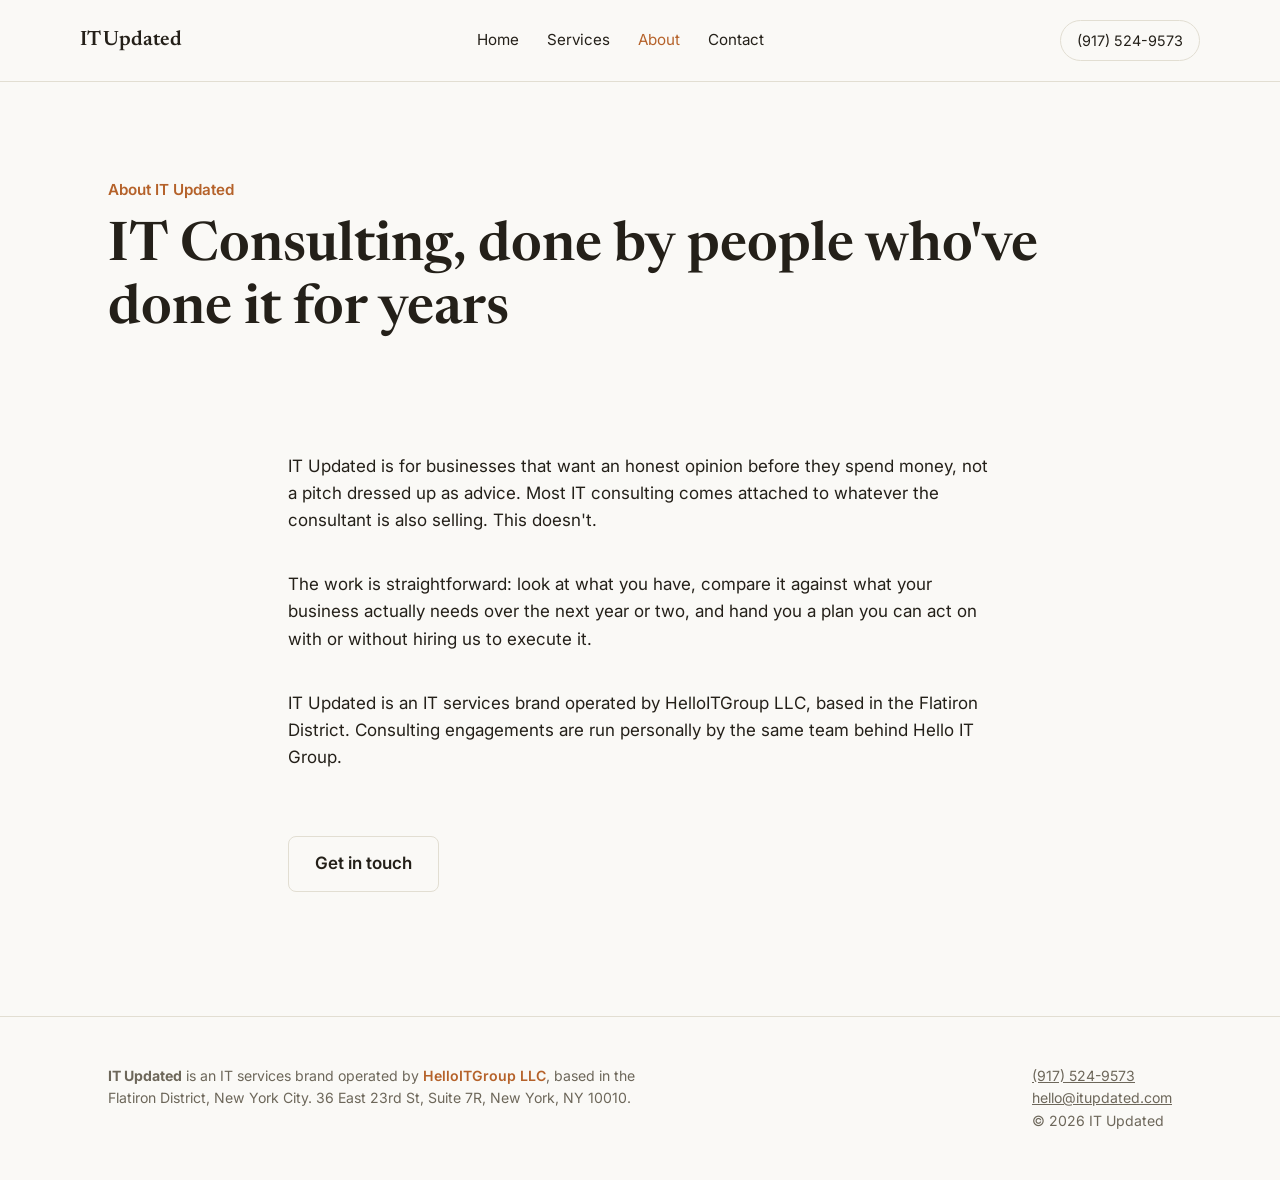
==== about.html @ b556d801 "Add files via upload" ====
<!DOCTYPE html>
<html lang="en">
<head>
<meta charset="UTF-8">
<meta name="viewport" content="width=device-width, initial-scale=1.0">
<title>About | IT Updated</title>
<meta name="description" content="IT Updated offers independent IT consulting and technology planning for small businesses in New York City, with straight answers instead of a sales pitch.">
<meta name="geo.placename" content="New York City">
<meta name="geo.region" content="US-NY">
<link rel="preconnect" href="https://fonts.googleapis.com">
<link rel="stylesheet" href="https://fonts.googleapis.com/css2?family=Newsreader:opsz,wght@6..72,500;6..72,600&family=Inter:wght@400;500;600&display=swap">
<link rel="stylesheet" href="style.css">
</head>
<body>
<header class="site">
  <div class="wrap nav-row">
    <a class="brandmark" href="index.html">IT Updated</a>
    <nav class="links">
      <a class="" href="index.html">Home</a>
      <a class="" href="services.html">Services</a>
      <a class="current" href="about.html">About</a>
      <a class="" href="contact.html">Contact</a>
    </nav>
    <a class="phone-pill" href="tel:+19175249573">(917) 524-9573</a>
  </div>
</header>

<section class="hero" style="padding-bottom:0;">
  <div class="wrap">
    <div class="kicker">About IT Updated</div>
    <h1>IT Consulting, done by people who've done it for years</h1>
  </div>
</section>
<section>
  <div class="wrap about-grid"><p>IT Updated is for businesses that want an honest opinion before they spend money, not a pitch dressed up as advice. Most IT consulting comes attached to whatever the consultant is also selling. This doesn't.</p><p>The work is straightforward: look at what you have, compare it against what your business actually needs over the next year or two, and hand you a plan you can act on with or without hiring us to execute it.</p><p>IT Updated is an IT services brand operated by HelloITGroup LLC, based in the Flatiron District. Consulting engagements are run personally by the same team behind Hello IT Group.</p>
    <div class="btn-row"><a class="btn outline" href="contact.html">Get in touch</a></div>
  </div>
</section>
<footer class="site">
  <div class="wrap footer-grid">
    <div class="footer-note">
      <strong>IT Updated</strong> is an IT services brand operated by
      <a class="parent-link" href="https://helloitgroup.com">HelloITGroup LLC</a>,
      based in the Flatiron District, New York City. 36 East 23rd St, Suite 7R, New York, NY 10010.
    </div>
    <div class="footer-note">
      <a href="tel:+19175249573">(917) 524-9573</a><br>
      <a href="mailto:hello@itupdated.com">hello@itupdated.com</a><br>
      &copy; 2026 IT Updated
    </div>
  </div>
</footer>
<script type="application/ld+json">
{
  "@context": "https://schema.org",
  "@type": "ProfessionalService",
  "name": "IT Updated",
  "url": "https://itupdated.com/",
  "telephone": "+19175249573",
  "email": "hello@itupdated.com",
  "areaServed": "New York City",
  "address": {
    "@type": "PostalAddress",
    "streetAddress": "36 East 23rd St, Suite 7R",
    "addressLocality": "New York",
    "addressRegion": "NY",
    "postalCode": "10010",
    "addressCountry": "US"
  },
  "parentOrganization": {
    "@type": "Organization",
    "name": "HelloITGroup LLC",
    "url": "https://helloitgroup.com"
  },
  "description": "IT Updated offers independent IT consulting and technology planning for small businesses in New York City, with straight answers instead of a sales pitch."
}
</script>
</body>
</html>
---- style.css ----
:root {
  --bg: #FAF9F6;
  --alt: #EFEDE6;
  --text: #242019;
  --muted: #6D675A;
  --accent: #B5622A;
  --accent2: #2B3A42;
  --line: #E2DED2;
  --display-font: 'Newsreader', serif;
  --body-font: 'Inter', sans-serif;
}
* { box-sizing: border-box; }
html { scroll-behavior: smooth; }
body {
  margin: 0;
  background: var(--bg);
  color: var(--text);
  font-family: var(--body-font);
  font-size: 17px;
  line-height: 1.6;
  -webkit-font-smoothing: antialiased;
}
a { color: inherit; }
img { max-width: 100%; display: block; }
.wrap { max-width: 1120px; margin: 0 auto; padding: 0 28px; }
.narrow { max-width: 700px; }

header.site {
  border-bottom: 1px solid var(--line);
  position: sticky; top: 0; z-index: 20;
  background: var(--bg);
}
.nav-row {
  display: flex; align-items: center; justify-content: space-between;
  padding: 20px 0;
}
.brandmark {
  font-family: var(--display-font);
  font-weight: 600;
  font-size: 1.3rem;
  letter-spacing: -0.01em;
  text-decoration: none;
}
nav.links { display: flex; gap: 28px; align-items: center; }
nav.links a { text-decoration: none; font-size: 0.95rem; color: var(--text); }
nav.links a.current { color: var(--accent); }
.phone-pill {
  border: 1px solid var(--line);
  border-radius: 999px;
  padding: 8px 16px;
  font-size: 0.9rem;
  text-decoration: none;
  white-space: nowrap;
}
.mobile-toggle { display: none; }

section { padding: 84px 0; }
section.alt { background: var(--alt); }
h1, h2, h3 { font-family: var(--display-font); line-height: 1.15; margin: 0 0 0.5em 0; font-weight: 600; }
h1 { font-size: clamp(2.1rem, 4.4vw, 3.4rem); }
h2 { font-size: clamp(1.6rem, 2.8vw, 2.1rem); }
p { margin: 0 0 1em 0; }
.muted { color: var(--muted); }
.kicker { color: var(--accent); font-weight: 600; font-size: 0.95rem; margin-bottom: 14px; }

.btn {
  display: inline-block;
  background: var(--accent);
  color: var(--bg);
  padding: 13px 26px;
  border-radius: 8px;
  text-decoration: none;
  font-weight: 600;
  border: 1px solid var(--accent);
}
.btn.outline {
  background: transparent;
  color: var(--text);
  border: 1px solid var(--line);
}
.btn-row { display: flex; gap: 14px; flex-wrap: wrap; align-items: center; margin-top: 28px; }

.hero { padding: 96px 0 72px 0; }
.hero-grid { display: grid; grid-template-columns: 1.2fr 0.8fr; gap: 56px; align-items: center; }
.hero-centered { text-align: center; max-width: 780px; margin: 0 auto; }

.orbit-graphic { position: relative; height: 320px; }
.orbit-graphic svg { width: 100%; height: 100%; }

.stat-box {
  border: 1px solid var(--line);
  border-radius: 12px;
  padding: 22px 26px;
  display: inline-block;
  margin-top: 8px;
}
.stat-box .val { font-family: var(--display-font); font-size: 1.9rem; font-weight: 600; color: var(--accent); }
.stat-box .lbl { color: var(--muted); font-size: 0.9rem; margin-top: 2px; }

.svc-grid { display: grid; grid-template-columns: repeat(3, 1fr); gap: 28px; margin-top: 48px; }
.svc-card {
  padding: 26px;
  border: 1px solid var(--line);
  border-radius: 10px;
  background: var(--bg);
}
.svc-card h3 { font-size: 1.1rem; margin-bottom: 10px; }
.svc-card p { color: var(--muted); font-size: 0.97rem; margin: 0; }

.svc-list-full { margin-top: 44px; display: flex; flex-direction: column; }
.svc-list-full .row {
  display: grid; grid-template-columns: 260px 1fr;
  gap: 32px; padding: 32px 0; border-top: 1px solid var(--line);
}
.svc-list-full .row:last-child { border-bottom: 1px solid var(--line); }
.svc-list-full h3 { font-size: 1.25rem; margin: 0; }
.svc-list-full p { color: var(--muted); margin: 0; }

.timeline { display: grid; grid-template-columns: repeat(4, 1fr); gap: 24px; margin-top: 48px; }
.timeline .step { border-top: 3px solid var(--accent); padding-top: 18px; }
.timeline .step .n { color: var(--muted); font-size: 0.85rem; }

.readout-box {
  background: var(--alt);
  border: 1px solid var(--line);
  border-radius: 12px;
  padding: 28px 30px;
  font-family: var(--display-font);
}
.readout-box .line { display: flex; justify-content: space-between; padding: 10px 0; border-bottom: 1px dashed var(--line); font-size: 0.95rem; }
.readout-box .line:last-child { border-bottom: none; }
.readout-box .ok { color: var(--accent); }

.asym-grid { display: grid; grid-template-columns: 0.9fr 1.1fr; gap: 56px; align-items: start; }
.asym-block { background: var(--alt); border-radius: 14px; padding: 36px; }

.about-grid { display: grid; grid-template-columns: 1fr; gap: 20px; max-width: 760px; }

.contact-grid { display: grid; grid-template-columns: 1fr 1fr; gap: 56px; margin-top: 40px; }
.field { margin-bottom: 18px; }
.field label { display: block; font-size: 0.9rem; margin-bottom: 6px; color: var(--muted); }
.field input, .field textarea {
  width: 100%; padding: 12px 14px; border: 1px solid var(--line); border-radius: 8px;
  font-family: var(--body-font); font-size: 1rem; background: var(--bg); color: var(--text);
}
.info-block { border: 1px solid var(--line); border-radius: 12px; padding: 26px; margin-bottom: 18px; }
.info-block h3 { font-size: 1rem; margin-bottom: 8px; }

footer.site { border-top: 1px solid var(--line); padding: 48px 0; margin-top: 40px; }
.footer-grid { display: flex; justify-content: space-between; flex-wrap: wrap; gap: 24px; }
.footer-note { color: var(--muted); font-size: 0.88rem; max-width: 560px; }
.parent-link { color: var(--accent); text-decoration: none; font-weight: 600; }

@media (max-width: 860px) {
  .hero-grid, .asym-grid, .contact-grid { grid-template-columns: 1fr; }
  .svc-grid { grid-template-columns: 1fr; }
  .timeline { grid-template-columns: 1fr 1fr; }
  nav.links { display: none; }
  .svc-list-full .row { grid-template-columns: 1fr; gap: 10px; }
}
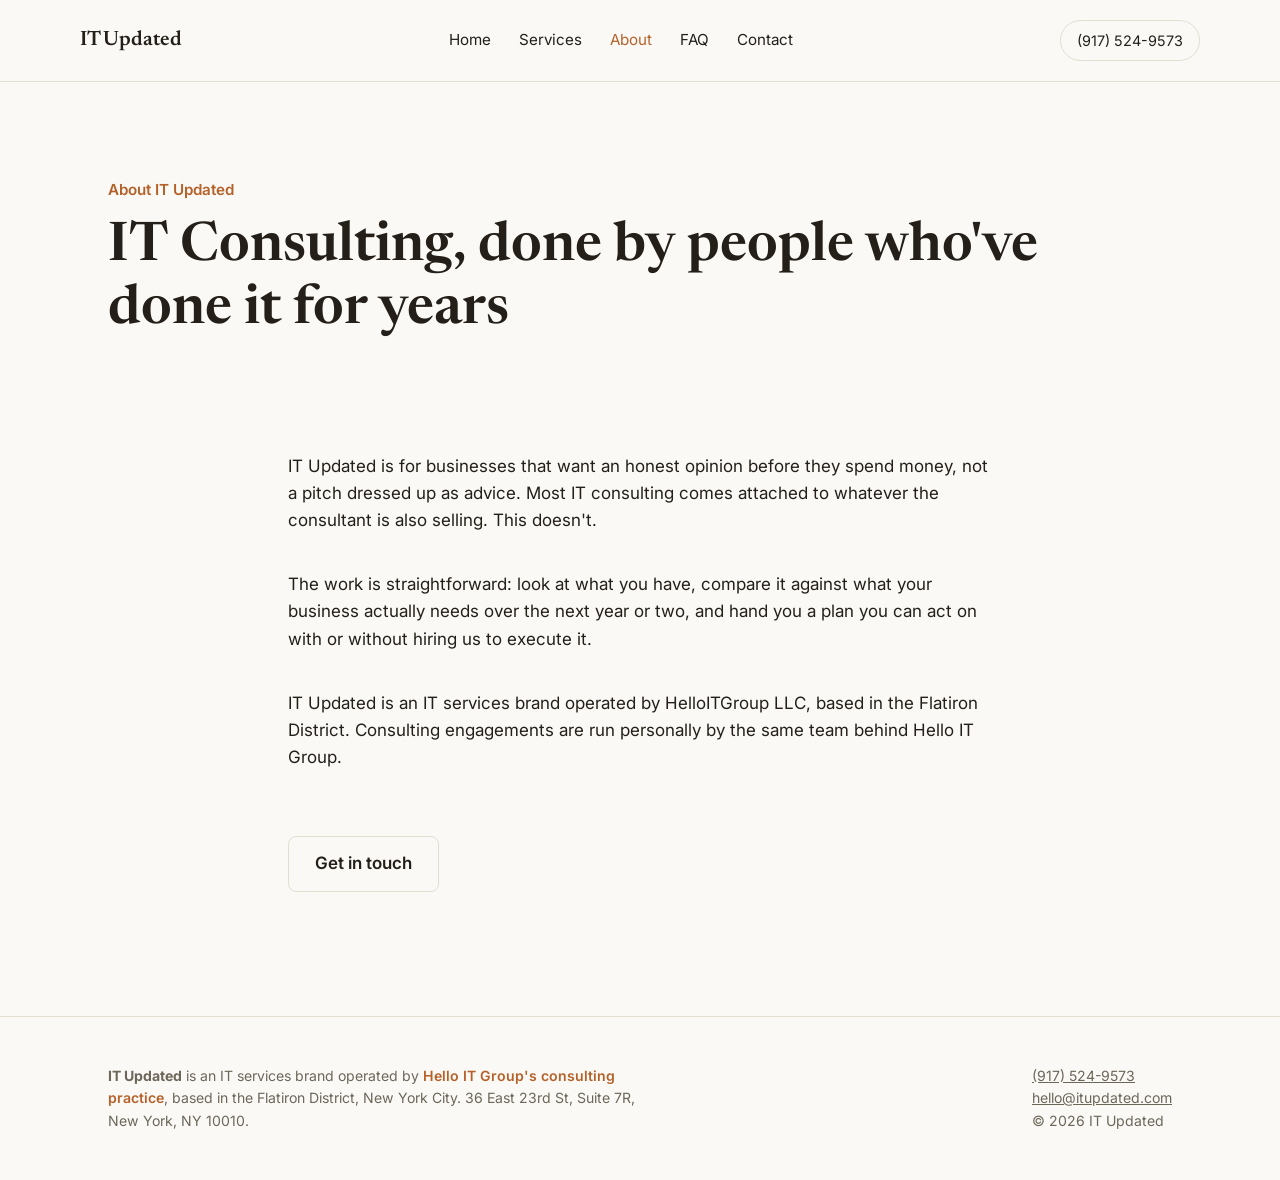
==== commit ea6863f6: "Add files via upload" ====
--- a/about.html
+++ b/about.html
@@ -19,6 +19,7 @@
       <a class="" href="index.html">Home</a>
       <a class="" href="services.html">Services</a>
       <a class="current" href="about.html">About</a>
+      <a class="" href="faq.html">FAQ</a>
       <a class="" href="contact.html">Contact</a>
     </nav>
     <a class="phone-pill" href="tel:+19175249573">(917) 524-9573</a>
@@ -40,7 +41,7 @@
   <div class="wrap footer-grid">
     <div class="footer-note">
       <strong>IT Updated</strong> is an IT services brand operated by
-      <a class="parent-link" href="https://helloitgroup.com">HelloITGroup LLC</a>,
+      <a class="parent-link" rel="sponsored" href="https://helloitgroup.com">Hello IT Group's consulting practice</a>,
       based in the Flatiron District, New York City. 36 East 23rd St, Suite 7R, New York, NY 10010.
     </div>
     <div class="footer-note">
